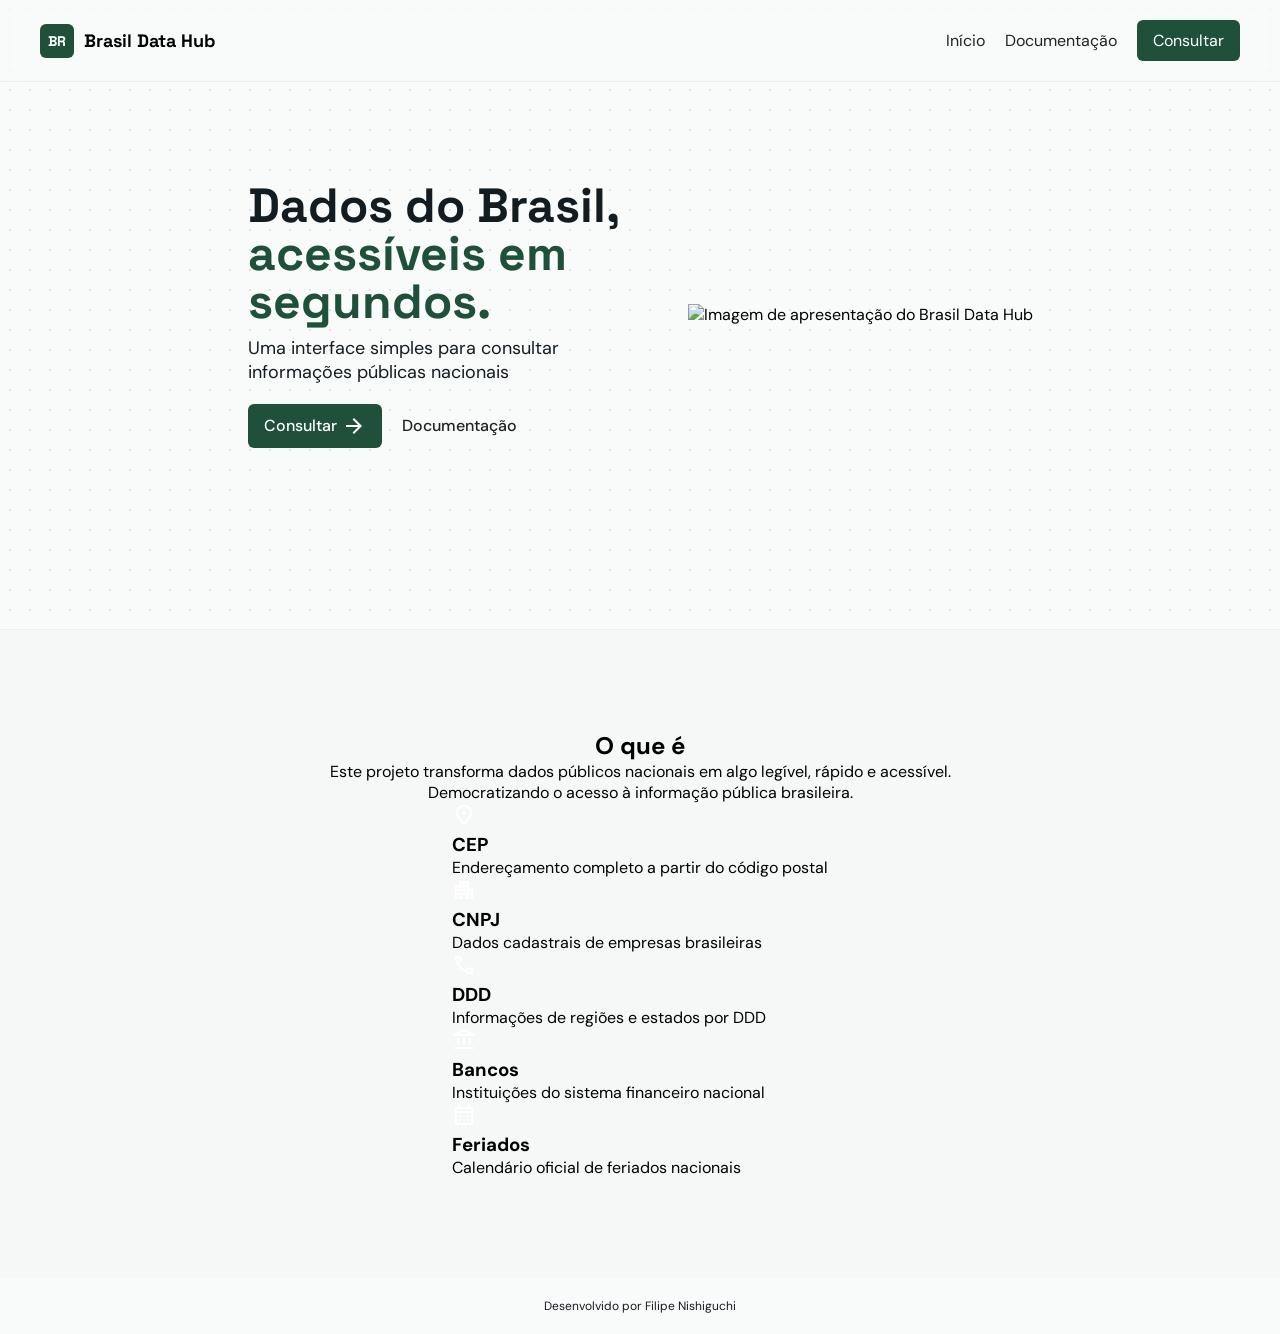
==== index.html @ fa4a492c "Criação da landing page" ====
<!DOCTYPE html>
<html lang="pt-BR">
<head>
    <meta charset="UTF-8">
    <meta name="viewport" content="width=device-width, initial-scale=1.0">
    <title>Brasil Data Hub</title>
    <link rel="preconnect" href="https://fonts.googleapis.com">
    <link rel="preconnect" href="https://fonts.gstatic.com" crossorigin>
    <link href="https://fonts.googleapis.com/css2?family=Space+Grotesk:wght@300..700&display=swap" rel="stylesheet">
    <link href="https://fonts.googleapis.com/css2?family=DM+Sans:ital,opsz,wght@0,9..40,100..1000;1,9..40,100..1000&family=Space+Grotesk:wght@300..700&display=swap" rel="stylesheet">

    <link rel="stylesheet" href="/css/styles.css">
</head>
<body>
    <header>
        <a class="logo" href="/index.html">
            <div class="icon">
                <h3>BR</h3>
            </div>
            <h2>Brasil Data Hub</h2>
        </a>
        <nav class="nav-links">
            <a class="button-secondary"href="/index.html">Início</a>
            <a class="button-secondary" href="/documentacao">Documentação</a>
            <a class="button-primary" href="/consultar">Consultar</a>
        </nav>
    </header>
    <main>
        <section class="hero-container">
            <div class="hero-content">
                <h1>
                    <span>Dados do Brasil,</span>
                    <br/>
                    <span id="green-text">acessíveis em segundos.</span>
                </h1>
                <p>Uma interface simples para consultar informações públicas nacionais</p>
                <div class="buttons-container">
                    <a class="button-primary" href="/consultar">Consultar <svg xmlns="http://www.w3.org/2000/svg" height="24px" viewBox="0 -960 960 960" width="24px" fill="#FFFFFF"><path d="M647-440H160v-80h487L423-744l57-56 320 320-320 320-57-56 224-224Z"/></svg></a>
                    <a class="button-secondary" href="/documentacao">Documentação</a>
                </div>
            </div>
            <img src="/assets/hero-image.png" alt="Imagem de apresentação do Brasil Data Hub">
        </section>
        <section class="about-container">
            <h2>O que é</h2>
            <p>Este projeto transforma dados públicos nacionais em algo legível, rápido e acessível.</p>
            <p>Democratizando o acesso à informação pública brasileira.</p>
            <div class="about-cards-container">
                <div class="about-card">
                    <svg xmlns="http://www.w3.org/2000/svg" height="24px" viewBox="0 -960 960 960" width="24px" fill="#FFFFFF"><path d="M536.5-503.5Q560-527 560-560t-23.5-56.5Q513-640 480-640t-56.5 23.5Q400-593 400-560t23.5 56.5Q447-480 480-480t56.5-23.5ZM480-186q122-112 181-203.5T720-552q0-109-69.5-178.5T480-800q-101 0-170.5 69.5T240-552q0 71 59 162.5T480-186Zm0 106Q319-217 239.5-334.5T160-552q0-150 96.5-239T480-880q127 0 223.5 89T800-552q0 100-79.5 217.5T480-80Zm0-480Z"/></svg>
                    <h3>CEP</h3>
                    <p>Endereçamento completo a partir do código postal</p>
                </div>
                <div class="about-card">
                    <svg xmlns="http://www.w3.org/2000/svg" height="24px" viewBox="0 -960 960 960" width="24px" fill="#FFFFFF"><path d="M120-120v-560h160v-160h400v320h160v400H520v-160h-80v160H120Zm80-80h80v-80h-80v80Zm0-160h80v-80h-80v80Zm0-160h80v-80h-80v80Zm160 160h80v-80h-80v80Zm0-160h80v-80h-80v80Zm0-160h80v-80h-80v80Zm160 320h80v-80h-80v80Zm0-160h80v-80h-80v80Zm0-160h80v-80h-80v80Zm160 480h80v-80h-80v80Zm0-160h80v-80h-80v80Z"/></svg>
                    <h3>CNPJ</h3>
                    <p>Dados cadastrais de empresas brasileiras</p>
                </div>
                <div class="about-card">
                    <svg xmlns="http://www.w3.org/2000/svg" height="24px" viewBox="0 -960 960 960" width="24px" fill="#FFFFFF"><path d="M798-120q-125 0-247-54.5T329-329Q229-429 174.5-551T120-798q0-18 12-30t30-12h162q14 0 25 9.5t13 22.5l26 140q2 16-1 27t-11 19l-97 98q20 37 47.5 71.5T387-386q31 31 65 57.5t72 48.5l94-94q9-9 23.5-13.5T670-390l138 28q14 4 23 14.5t9 23.5v162q0 18-12 30t-30 12ZM241-600l66-66-17-94h-89q5 41 14 81t26 79Zm358 358q39 17 79.5 27t81.5 13v-88l-94-19-67 67ZM241-600Zm358 358Z"/></svg>
                    <h3>DDD</h3>
                    <p>Informações de regiões e estados por DDD</p>
                </div>
                <div class="about-card">
                    <svg xmlns="http://www.w3.org/2000/svg" height="24px" viewBox="0 -960 960 960" width="24px" fill="#FFFFFF"><path d="M200-280v-280h80v280h-80Zm240 0v-280h80v280h-80ZM80-120v-80h800v80H80Zm600-160v-280h80v280h-80ZM80-640v-80l400-200 400 200v80H80Zm178-80h444-444Zm0 0h444L480-830 258-720Z"/></svg>
                    <h3>Bancos</h3>
                    <p>Instituições do sistema financeiro nacional</p>
                </div>
                <div class="about-card">
                    <svg xmlns="http://www.w3.org/2000/svg" height="24px" viewBox="0 -960 960 960" width="24px" fill="#FFFFFF"><path d="M200-80q-33 0-56.5-23.5T120-160v-560q0-33 23.5-56.5T200-800h40v-80h80v80h320v-80h80v80h40q33 0 56.5 23.5T840-720v560q0 33-23.5 56.5T760-80H200Zm0-80h560v-400H200v400Zm0-480h560v-80H200v80Zm0 0v-80 80Zm280 240q-17 0-28.5-11.5T440-440q0-17 11.5-28.5T480-480q17 0 28.5 11.5T520-440q0 17-11.5 28.5T480-400Zm-188.5-11.5Q280-423 280-440t11.5-28.5Q303-480 320-480t28.5 11.5Q360-457 360-440t-11.5 28.5Q337-400 320-400t-28.5-11.5ZM640-400q-17 0-28.5-11.5T600-440q0-17 11.5-28.5T640-480q17 0 28.5 11.5T680-440q0 17-11.5 28.5T640-400ZM480-240q-17 0-28.5-11.5T440-280q0-17 11.5-28.5T480-320q17 0 28.5 11.5T520-280q0 17-11.5 28.5T480-240Zm-188.5-11.5Q280-263 280-280t11.5-28.5Q303-320 320-320t28.5 11.5Q360-297 360-280t-11.5 28.5Q337-240 320-240t-28.5-11.5ZM640-240q-17 0-28.5-11.5T600-280q0-17 11.5-28.5T640-320q17 0 28.5 11.5T680-280q0 17-11.5 28.5T640-240Z"/></svg>
                    <h3>Feriados</h3>
                    <p>Calendário oficial de feriados nacionais</p>
                </div>
            </div>
        </section>
    </main>

    <footer>
        <div class="footer-content">

        </div>
        <div class="footer-bottom">
            <p>Desenvolvido por Filipe Nishiguchi</p>
        </div>
    </footer>
</body>
</html>
---- css/styles.css ----
* {
    margin: 0;
    padding: 0;
    box-sizing: border-box;
    --primary: #1f513a;
    --primary-hover: #549b7a;
    --background: #f9fafa;
    --background-secondary: rgba(238, 241, 240, 0.3);
    --foreground: #131c20;
    --font-dm: "DM Sans", sans-serif;
    --font-space: "Space Grotesk", sans-serif;
}

body {
    font-family: var(--font-dm);
    background-color: var(--background);
}

/* Cabeçalho */

header {
    display: flex;
    position: fixed;
    top: 0;
    justify-content: space-between;
    align-items: center;
    padding: 20px 40px;
    border-bottom: 1px solid #eeeeee;
    backdrop-filter: blur(10px);
    width: 100%;
    z-index: 1000;
}

.logo {
    font-family: var(--font-space);
    display: flex;
    align-items: center;
    gap: 10px;
    font-size: 12px;
    text-decoration: none;
    color: rgb(0, 0, 0);
}

.icon {
    background-color: var(--primary);
    padding: 8px;
    border-radius: 6px;
    color: white;
}

.nav-links {
    display: flex;
    align-items: center;
    gap: 20px;
}

.nav-links a {
    position: relative;
    text-decoration: none;
    color: #222;
}

.nav-links .button-secondary::after {
    content: "";
    position: absolute;
    width: 0%;
    height: 2px;
    left: 0;
    bottom: -4px;
    background-color: var(--foreground);
    transition: width 0.3s ease;
}

.nav-links .button-secondary:hover::after {
    width: 100%;
}

.nav-links .button-secondary:hover {
    color: rgb(0, 0, 0);
}

.nav-links .button-primary {
    padding: 10px 16px;
    background-color: var(--primary);
    color: white;
    border: none;
    border-radius: 6px;
}

.nav-links .button-primary:hover {
    animation: changeBackgroundColor 0.2s ease-in-out forwards;
}

@keyframes changeBackgroundColor {
    from {
        background-color: var(--primary);
    }
    to {
        background-color: var(--primary-hover);
    }
}

/* Conteúdo Principal */
main {
    display: flex;
    align-items: center;
    flex-direction: column;
}

/* Seção de Hero */
.hero-container {
    min-height: 70vh;
    width: 100%;
    display: flex;
    align-items: center;
    justify-content: center;
    padding: 40px;
    gap: 40px;
    border-bottom: 1px solid #eeeeee;
    /* Fundo com padrão de pontos */
    background-image: radial-gradient(circle at center, rgba(0, 0, 0, 0.1) 1px, transparent 0);
    background-size: 20px 20px;
}

.hero-content {
    max-width: 400px;
}

.hero-content h1 {
    font-size: 48px;
    color: var(--foreground);
    font-family: var(--font-space);
    line-height: 1;
}

.hero-content h1 #green-text {
    color: var(--primary);
}

.hero-content p {
    font-size: 18px;
    color: var(--foreground);
    margin-top: 10px;
}

.hero-content .buttons-container {
    margin-top: 20px;
    display: flex;
    align-items: center;
    gap: 20px;
}

.hero-content .buttons-container a {
    text-decoration: none;
    font-weight: 500;
}

.hero-content .buttons-container .button-primary {
    padding: 10px 16px;
    display: flex;
    align-items: center;
    justify-content: center;
    background-color: var(--primary);
    color: white;
    border: none;
    border-radius: 6px;
    gap: 5px;
}

.hero-content .buttons-container .button-primary:hover {
    animation: changeBackgroundColor 0.2s ease-in-out forwards;
}

.hero-content .buttons-container .button-secondary {
    position: relative;
    text-decoration: none;
    color: #222;
}

.hero-content .buttons-container .button-secondary::after {
    content: "";
    position: absolute;
    width: 0%;
    height: 2px;
    left: 0;
    bottom: -4px;
    background-color: var(--foreground);
    transition: width 0.3s ease;
}

.hero-content .buttons-container .button-secondary:hover::after {
    width: 100%;
}

/* Seção o que é */
.about-container {
    width: 100%;
    display: flex;
    flex-direction: column;
    align-items: center;
    justify-content: center;
    padding: 100px;
    background-color: var(--background-secondary);
}

/* Rodapé */
.footer-bottom {
    font-size: 12px;
    color: var(--foreground);
    text-align: center;
    padding: 20px;
}
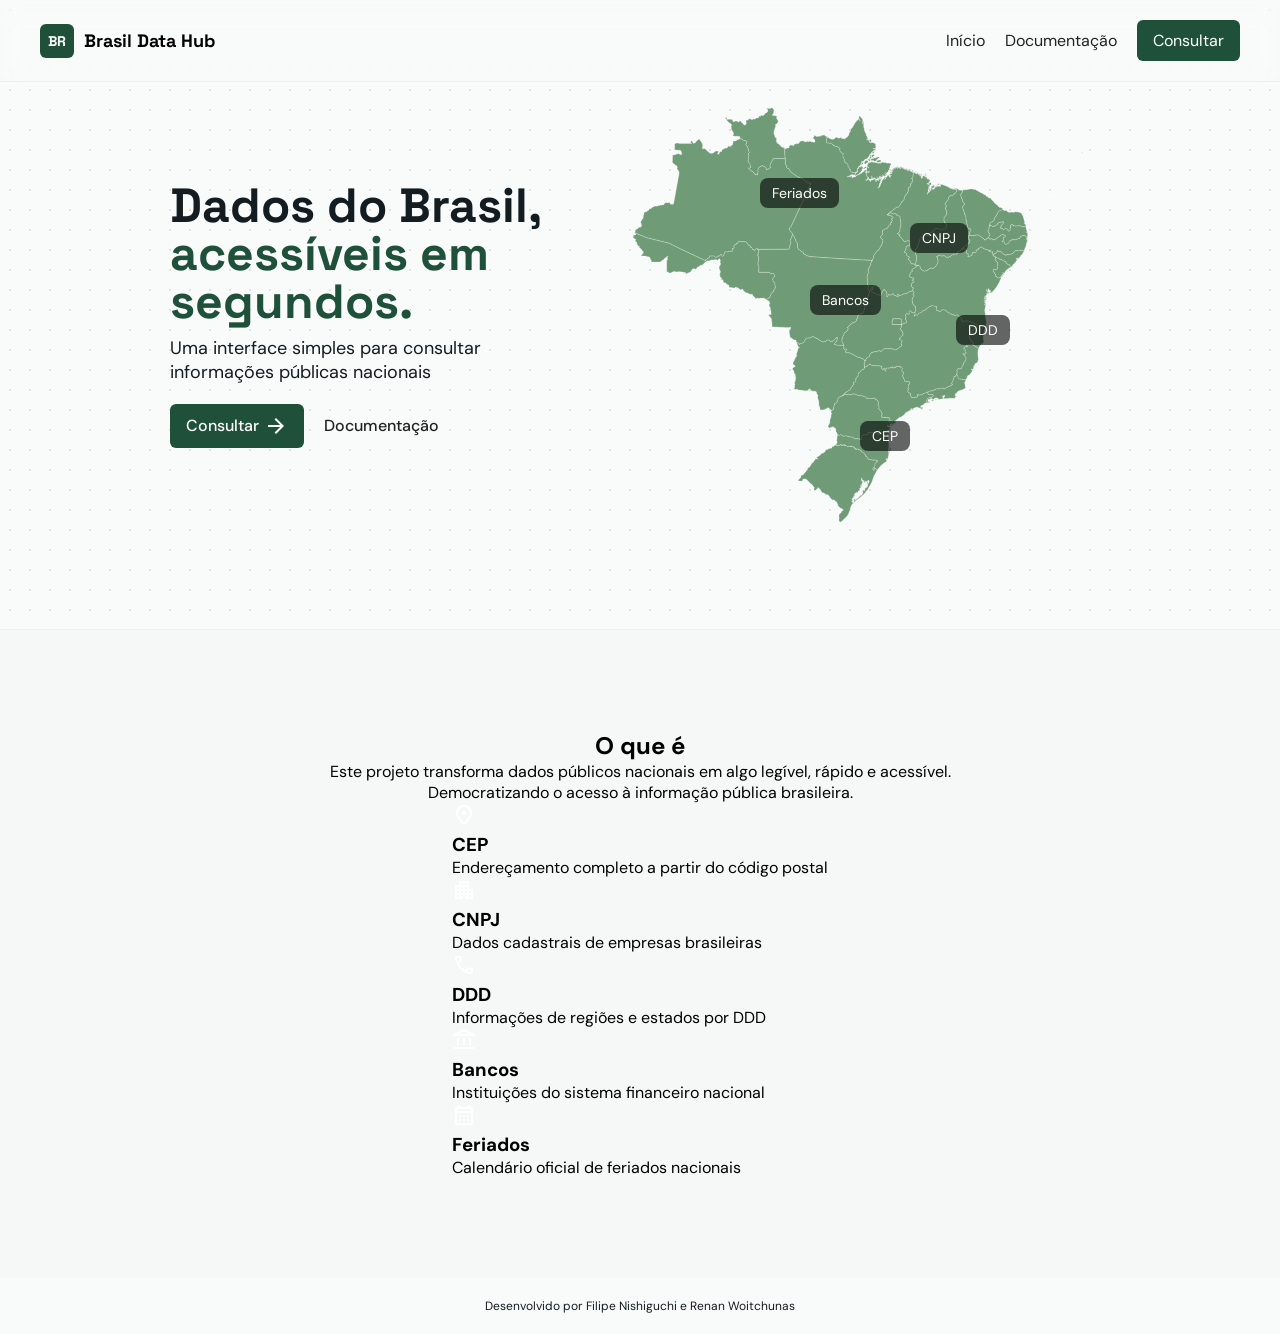
==== commit 0711c2e4: "Ajuste do hero" ====
--- a/index.html
+++ b/index.html
@@ -10,6 +10,8 @@
     <link href="https://fonts.googleapis.com/css2?family=DM+Sans:ital,opsz,wght@0,9..40,100..1000;1,9..40,100..1000&family=Space+Grotesk:wght@300..700&display=swap" rel="stylesheet">
 
     <link rel="stylesheet" href="/css/styles.css">
+    <link rel="stylesheet" href="/css/about.css">
+    <link rel="stylesheet" href="/css/footer.css">
 </head>
 <body>
     <header>
@@ -39,7 +41,16 @@
                     <a class="button-secondary" href="/documentacao">Documentação</a>
                 </div>
             </div>
-            <img src="/assets/hero-image.png" alt="Imagem de apresentação do Brasil Data Hub">
+            <div class="hero-image">
+                <div class="map-overlay">
+                    <div class="map-info">CNPJ</div>
+                    <div class="map-info">CEP</div>
+                    <div class="map-info">DDD</div>
+                    <div class="map-info">Bancos</div>
+                    <div class="map-info">Feriados</div>
+                </div>
+                <img id="mapa" src="/assets/brasil.svg" alt="Mapa do Brasil">
+            </div>
         </section>
         <section class="about-container">
             <h2>O que é</h2>
@@ -80,7 +91,7 @@
 
         </div>
         <div class="footer-bottom">
-            <p>Desenvolvido por Filipe Nishiguchi</p>
+            <p>Desenvolvido por Filipe Nishiguchi e Renan Woitchunas</p>
         </div>
     </footer>
 </body>
--- a/css/styles.css
+++ b/css/styles.css
@@ -192,21 +192,73 @@
     width: 100%;
 }
 
-/* Seção o que é */
-.about-container {
-    width: 100%;
-    display: flex;
-    flex-direction: column;
-    align-items: center;
-    justify-content: center;
-    padding: 100px;
-    background-color: var(--background-secondary);
-}
-
-/* Rodapé */
-.footer-bottom {
-    font-size: 12px;
-    color: var(--foreground);
-    text-align: center;
-    padding: 20px;
+.hero-image {
+    position: relative;
+    display: inline-block;
+}
+
+#mapa {
+    width: 500px;
+    display: block;
+}
+
+.map-overlay {
+    position: absolute;
+    top: 0;
+    left: 0;
+    width: 100%;
+    height: 100%;
+    pointer-events: none;
+}
+
+.map-info {
+    position: absolute;
+    background: rgba(0,0,0,0.6);
+    color: white;
+    padding: 6px 12px;
+    border-radius: 8px;
+    font-size: 14px;
+    animation: float 4s ease-in-out infinite;
+}
+
+.map-info:nth-child(1) {
+    top: 30%;
+    left: 60%;
+    animation-delay: 0s;
+}
+
+.map-info:nth-child(2) {
+    bottom: 20%;
+    right: 40%;
+    animation-delay: 2s;
+}
+
+.map-info:nth-child(3) {
+    top: 50%;
+    right: 20%;
+    animation-delay: 1s;
+}
+
+.map-info:nth-child(4) {
+    bottom: 50%;
+    left: 40%;
+    animation-delay: 3s;
+}
+
+.map-info:nth-child(5) {
+    top: 20%;
+    left: 30%;
+    animation-delay: 4s;
+}
+
+@keyframes float {
+    0% {
+        transform: translateY(0px);
+    }
+    50% {
+        transform: translateY(-12px);
+    }
+    100% {
+        transform: translateY(0px);
+    }
 }
--- a/css/about.css
+++ b/css/about.css
@@ -0,0 +1,9 @@
+.about-container {
+    width: 100%;
+    display: flex;
+    flex-direction: column;
+    align-items: center;
+    justify-content: center;
+    padding: 100px;
+    background-color: var(--background-secondary);
+}
--- a/css/footer.css
+++ b/css/footer.css
@@ -0,0 +1,6 @@
+.footer-bottom {
+    font-size: 12px;
+    color: var(--foreground);
+    text-align: center;
+    padding: 20px;
+}
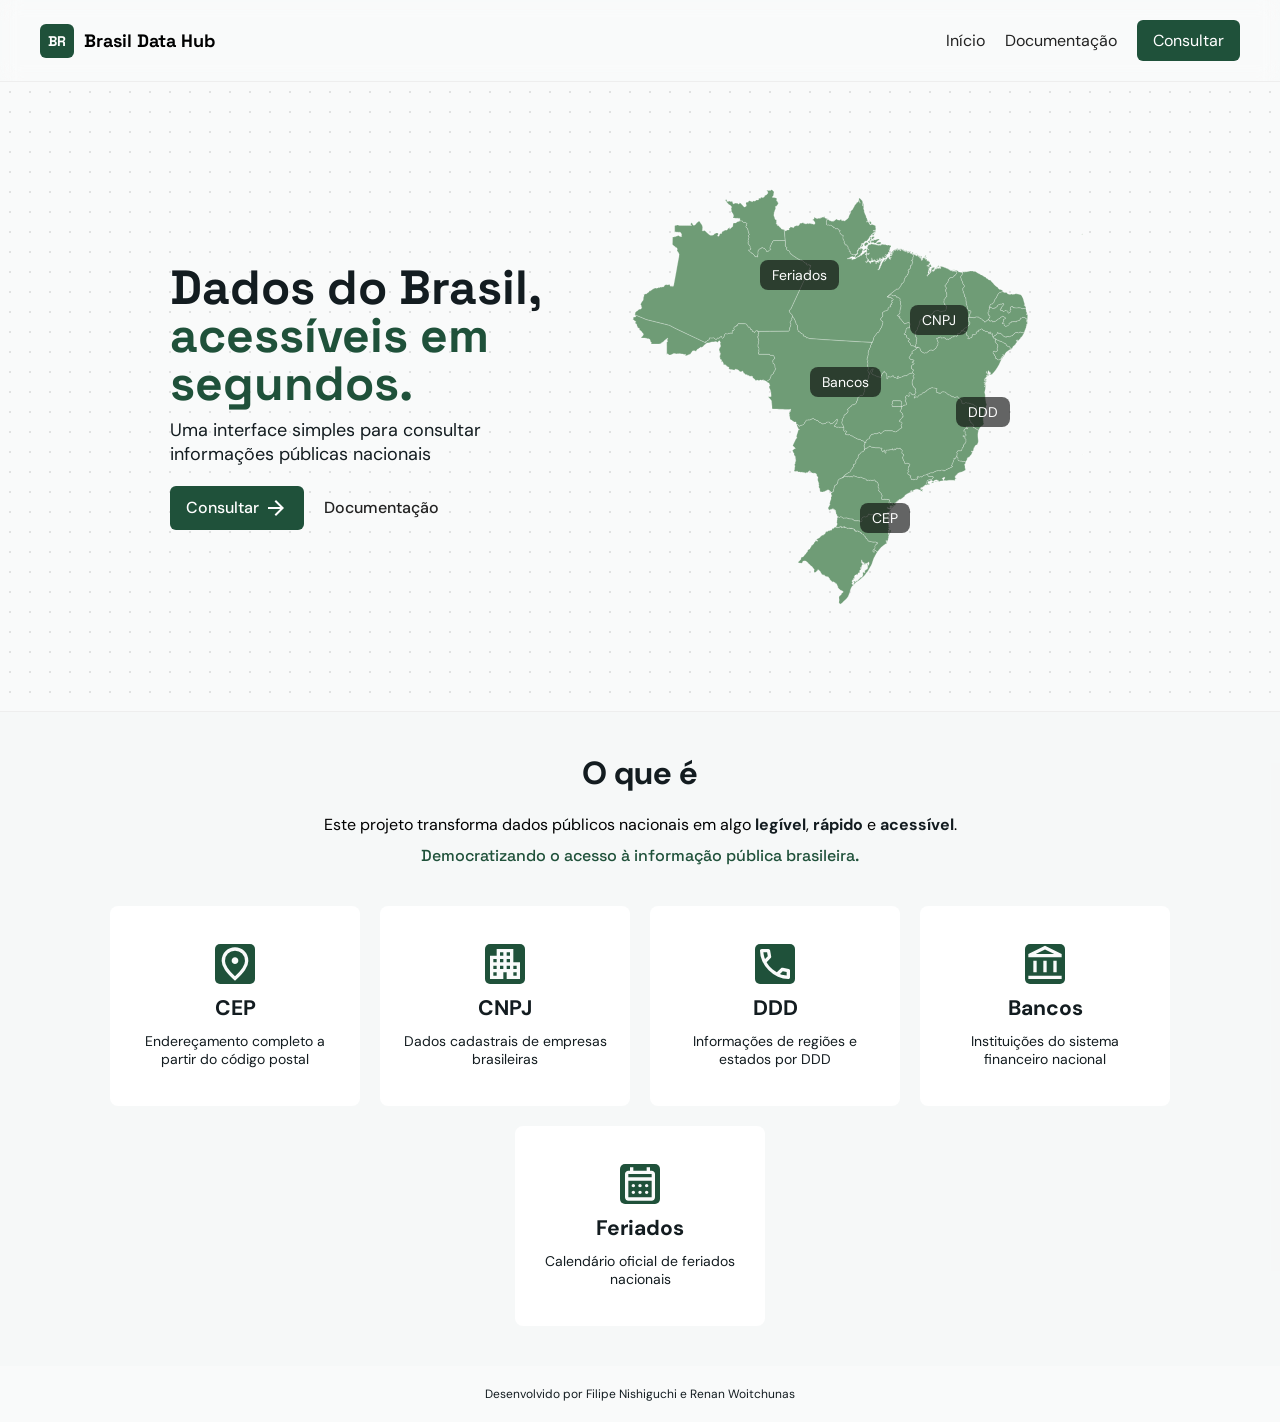
==== commit 290cfdd3: "Finalização da sessão de o que é" ====
--- a/index.html
+++ b/index.html
@@ -54,31 +54,31 @@
         </section>
         <section class="about-container">
             <h2>O que é</h2>
-            <p>Este projeto transforma dados públicos nacionais em algo legível, rápido e acessível.</p>
-            <p>Democratizando o acesso à informação pública brasileira.</p>
+            <p>Este projeto transforma dados públicos nacionais em algo <span class="bold">legível</span>, <span class="bold">rápido</span> e <span class="bold">acessível</span>.</p>
+            <p id="sub-text">Democratizando o acesso à informação pública brasileira.</p>
             <div class="about-cards-container">
                 <div class="about-card">
-                    <svg xmlns="http://www.w3.org/2000/svg" height="24px" viewBox="0 -960 960 960" width="24px" fill="#FFFFFF"><path d="M536.5-503.5Q560-527 560-560t-23.5-56.5Q513-640 480-640t-56.5 23.5Q400-593 400-560t23.5 56.5Q447-480 480-480t56.5-23.5ZM480-186q122-112 181-203.5T720-552q0-109-69.5-178.5T480-800q-101 0-170.5 69.5T240-552q0 71 59 162.5T480-186Zm0 106Q319-217 239.5-334.5T160-552q0-150 96.5-239T480-880q127 0 223.5 89T800-552q0 100-79.5 217.5T480-80Zm0-480Z"/></svg>
+                    <svg xmlns="http://www.w3.org/2000/svg" height="40px" viewBox="0 -960 960 960" width="40px" fill="#FFFFFF"><path d="M536.5-503.5Q560-527 560-560t-23.5-56.5Q513-640 480-640t-56.5 23.5Q400-593 400-560t23.5 56.5Q447-480 480-480t56.5-23.5ZM480-186q122-112 181-203.5T720-552q0-109-69.5-178.5T480-800q-101 0-170.5 69.5T240-552q0 71 59 162.5T480-186Zm0 106Q319-217 239.5-334.5T160-552q0-150 96.5-239T480-880q127 0 223.5 89T800-552q0 100-79.5 217.5T480-80Zm0-480Z"/></svg>
                     <h3>CEP</h3>
                     <p>Endereçamento completo a partir do código postal</p>
                 </div>
                 <div class="about-card">
-                    <svg xmlns="http://www.w3.org/2000/svg" height="24px" viewBox="0 -960 960 960" width="24px" fill="#FFFFFF"><path d="M120-120v-560h160v-160h400v320h160v400H520v-160h-80v160H120Zm80-80h80v-80h-80v80Zm0-160h80v-80h-80v80Zm0-160h80v-80h-80v80Zm160 160h80v-80h-80v80Zm0-160h80v-80h-80v80Zm0-160h80v-80h-80v80Zm160 320h80v-80h-80v80Zm0-160h80v-80h-80v80Zm0-160h80v-80h-80v80Zm160 480h80v-80h-80v80Zm0-160h80v-80h-80v80Z"/></svg>
+                    <svg xmlns="http://www.w3.org/2000/svg" height="40px" viewBox="0 -960 960 960" width="40px" fill="#FFFFFF"><path d="M120-120v-560h160v-160h400v320h160v400H520v-160h-80v160H120Zm80-80h80v-80h-80v80Zm0-160h80v-80h-80v80Zm0-160h80v-80h-80v80Zm160 160h80v-80h-80v80Zm0-160h80v-80h-80v80Zm0-160h80v-80h-80v80Zm160 320h80v-80h-80v80Zm0-160h80v-80h-80v80Zm0-160h80v-80h-80v80Zm160 480h80v-80h-80v80Zm0-160h80v-80h-80v80Z"/></svg>
                     <h3>CNPJ</h3>
                     <p>Dados cadastrais de empresas brasileiras</p>
                 </div>
                 <div class="about-card">
-                    <svg xmlns="http://www.w3.org/2000/svg" height="24px" viewBox="0 -960 960 960" width="24px" fill="#FFFFFF"><path d="M798-120q-125 0-247-54.5T329-329Q229-429 174.5-551T120-798q0-18 12-30t30-12h162q14 0 25 9.5t13 22.5l26 140q2 16-1 27t-11 19l-97 98q20 37 47.5 71.5T387-386q31 31 65 57.5t72 48.5l94-94q9-9 23.5-13.5T670-390l138 28q14 4 23 14.5t9 23.5v162q0 18-12 30t-30 12ZM241-600l66-66-17-94h-89q5 41 14 81t26 79Zm358 358q39 17 79.5 27t81.5 13v-88l-94-19-67 67ZM241-600Zm358 358Z"/></svg>
+                    <svg xmlns="http://www.w3.org/2000/svg" height="40px" viewBox="0 -960 960 960" width="40px" fill="#FFFFFF"><path d="M798-120q-125 0-247-54.5T329-329Q229-429 174.5-551T120-798q0-18 12-30t30-12h162q14 0 25 9.5t13 22.5l26 140q2 16-1 27t-11 19l-97 98q20 37 47.5 71.5T387-386q31 31 65 57.5t72 48.5l94-94q9-9 23.5-13.5T670-390l138 28q14 4 23 14.5t9 23.5v162q0 18-12 30t-30 12ZM241-600l66-66-17-94h-89q5 41 14 81t26 79Zm358 358q39 17 79.5 27t81.5 13v-88l-94-19-67 67ZM241-600Zm358 358Z"/></svg>
                     <h3>DDD</h3>
                     <p>Informações de regiões e estados por DDD</p>
                 </div>
                 <div class="about-card">
-                    <svg xmlns="http://www.w3.org/2000/svg" height="24px" viewBox="0 -960 960 960" width="24px" fill="#FFFFFF"><path d="M200-280v-280h80v280h-80Zm240 0v-280h80v280h-80ZM80-120v-80h800v80H80Zm600-160v-280h80v280h-80ZM80-640v-80l400-200 400 200v80H80Zm178-80h444-444Zm0 0h444L480-830 258-720Z"/></svg>
+                    <svg xmlns="http://www.w3.org/2000/svg" height="40px" viewBox="0 -960 960 960" width="40px" fill="#FFFFFF"><path d="M200-280v-280h80v280h-80Zm240 0v-280h80v280h-80ZM80-120v-80h800v80H80Zm600-160v-280h80v280h-80ZM80-640v-80l400-200 400 200v80H80Zm178-80h444-444Zm0 0h444L480-830 258-720Z"/></svg>
                     <h3>Bancos</h3>
                     <p>Instituições do sistema financeiro nacional</p>
                 </div>
                 <div class="about-card">
-                    <svg xmlns="http://www.w3.org/2000/svg" height="24px" viewBox="0 -960 960 960" width="24px" fill="#FFFFFF"><path d="M200-80q-33 0-56.5-23.5T120-160v-560q0-33 23.5-56.5T200-800h40v-80h80v80h320v-80h80v80h40q33 0 56.5 23.5T840-720v560q0 33-23.5 56.5T760-80H200Zm0-80h560v-400H200v400Zm0-480h560v-80H200v80Zm0 0v-80 80Zm280 240q-17 0-28.5-11.5T440-440q0-17 11.5-28.5T480-480q17 0 28.5 11.5T520-440q0 17-11.5 28.5T480-400Zm-188.5-11.5Q280-423 280-440t11.5-28.5Q303-480 320-480t28.5 11.5Q360-457 360-440t-11.5 28.5Q337-400 320-400t-28.5-11.5ZM640-400q-17 0-28.5-11.5T600-440q0-17 11.5-28.5T640-480q17 0 28.5 11.5T680-440q0 17-11.5 28.5T640-400ZM480-240q-17 0-28.5-11.5T440-280q0-17 11.5-28.5T480-320q17 0 28.5 11.5T520-280q0 17-11.5 28.5T480-240Zm-188.5-11.5Q280-263 280-280t11.5-28.5Q303-320 320-320t28.5 11.5Q360-297 360-280t-11.5 28.5Q337-240 320-240t-28.5-11.5ZM640-240q-17 0-28.5-11.5T600-280q0-17 11.5-28.5T640-320q17 0 28.5 11.5T680-280q0 17-11.5 28.5T640-240Z"/></svg>
+                    <svg xmlns="http://www.w3.org/2000/svg" height="40px" viewBox="0 -960 960 960" width="40px" fill="#FFFFFF"><path d="M200-80q-33 0-56.5-23.5T120-160v-560q0-33 23.5-56.5T200-800h40v-80h80v80h320v-80h80v80h40q33 0 56.5 23.5T840-720v560q0 33-23.5 56.5T760-80H200Zm0-80h560v-400H200v400Zm0-480h560v-80H200v80Zm0 0v-80 80Zm280 240q-17 0-28.5-11.5T440-440q0-17 11.5-28.5T480-480q17 0 28.5 11.5T520-440q0 17-11.5 28.5T480-400Zm-188.5-11.5Q280-423 280-440t11.5-28.5Q303-480 320-480t28.5 11.5Q360-457 360-440t-11.5 28.5Q337-400 320-400t-28.5-11.5ZM640-400q-17 0-28.5-11.5T600-440q0-17 11.5-28.5T640-480q17 0 28.5 11.5T680-440q0 17-11.5 28.5T640-400ZM480-240q-17 0-28.5-11.5T440-280q0-17 11.5-28.5T480-320q17 0 28.5 11.5T520-280q0 17-11.5 28.5T480-240Zm-188.5-11.5Q280-263 280-280t11.5-28.5Q303-320 320-320t28.5 11.5Q360-297 360-280t-11.5 28.5Q337-240 320-240t-28.5-11.5ZM640-240q-17 0-28.5-11.5T600-280q0-17 11.5-28.5T640-320q17 0 28.5 11.5T680-280q0 17-11.5 28.5T640-240Z"/></svg>
                     <h3>Feriados</h3>
                     <p>Calendário oficial de feriados nacionais</p>
                 </div>
--- a/css/styles.css
+++ b/css/styles.css
@@ -20,7 +20,7 @@
 
 header {
     display: flex;
-    position: fixed;
+    position: sticky;
     top: 0;
     justify-content: space-between;
     align-items: center;
@@ -261,4 +261,25 @@
     100% {
         transform: translateY(0px);
     }
+}
+
+@media screen and (max-width: 1000px) {
+    .hero-container {
+        flex-direction: column-reverse;
+        text-align: center;
+    }
+
+    .buttons-container {
+        justify-content: center;
+    }
+
+    .hero-image {
+        order: -1;
+    }
+
+    #mapa {
+        width: 100%;
+        max-width: 400px;
+    }
+    
 }
--- a/css/about.css
+++ b/css/about.css
@@ -4,6 +4,61 @@
     flex-direction: column;
     align-items: center;
     justify-content: center;
-    padding: 100px;
+    padding: 40px;
     background-color: var(--background-secondary);
+}
+
+.about-container h2 {
+    font-size: 32px;
+    color: var(--foreground);
+    margin-bottom: 20px;
+}
+
+.about-container .bold {
+    font-weight: bold;
+    color: var(--foreground);
+}
+
+#sub-text {
+    font-family: var(--font-space);
+    color: var(--primary);
+    margin-top: 10px;
+    font-weight: 500;
+}
+
+.about-cards-container {
+    display: flex;
+    flex-wrap: wrap;
+    align-items: center;
+    justify-content: center;
+    gap: 20px;
+    margin-top: 40px;
+}
+
+.about-card {
+    width: 250px;
+    height: 200px;
+    background-color: #ffffff;
+    border-radius: 8px;
+    display: flex;
+    flex-direction: column;
+    align-items: center;
+    justify-content: center;
+    color: var(--foreground);
+    font-size: 18px;
+    text-align: center;
+    padding: 20px;
+}
+
+.about-card svg {
+    margin-bottom: 10px;
+    fill: var(--background);
+    background-color: var(--primary);
+    border-radius: 5px;
+}
+
+.about-card p {
+    margin-top: 10px;
+    font-size: 14px;
+    color: var(--foreground);
 }
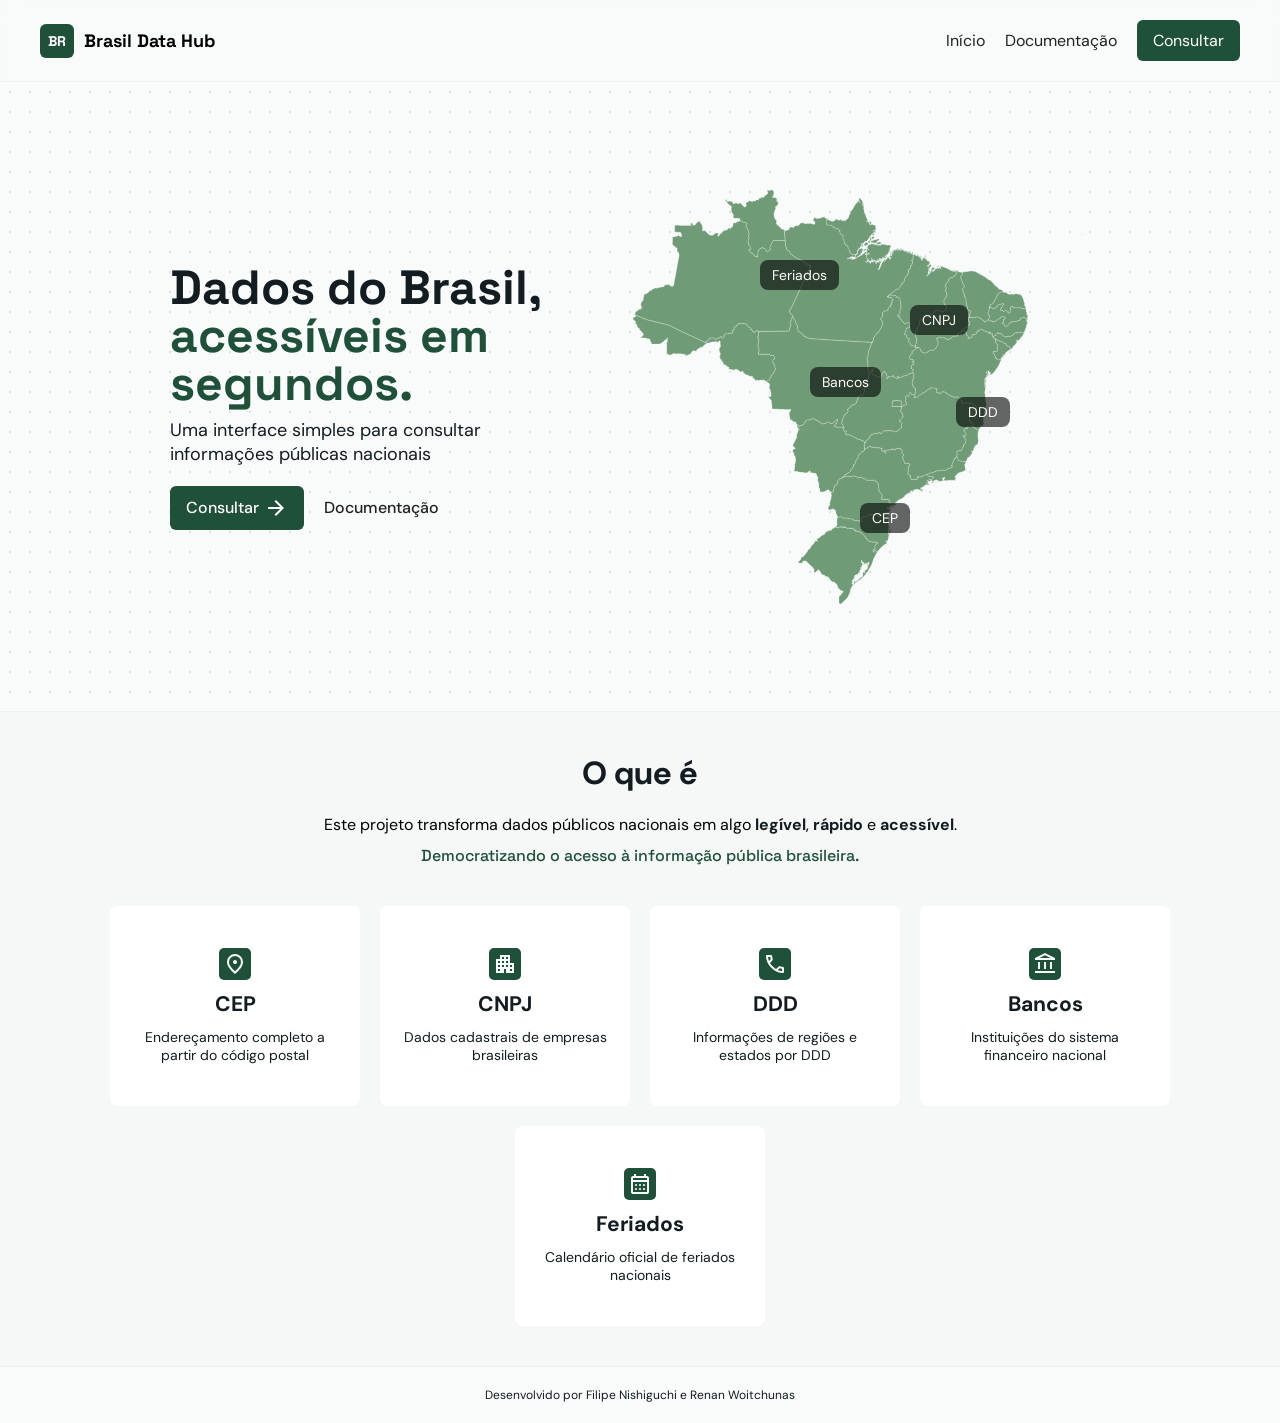
==== commit 4b5c797e: "Criação da página de documentação." ====
--- a/index.html
+++ b/index.html
@@ -8,6 +8,8 @@
     <link rel="preconnect" href="https://fonts.gstatic.com" crossorigin>
     <link href="https://fonts.googleapis.com/css2?family=Space+Grotesk:wght@300..700&display=swap" rel="stylesheet">
     <link href="https://fonts.googleapis.com/css2?family=DM+Sans:ital,opsz,wght@0,9..40,100..1000;1,9..40,100..1000&family=Space+Grotesk:wght@300..700&display=swap" rel="stylesheet">
+
+    <link rel="icon" type="image/png" href="/assets/favicon.ico">
 
     <link rel="stylesheet" href="/css/styles.css">
     <link rel="stylesheet" href="/css/about.css">
@@ -23,8 +25,8 @@
         </a>
         <nav class="nav-links">
             <a class="button-secondary"href="/index.html">Início</a>
-            <a class="button-secondary" href="/documentacao">Documentação</a>
-            <a class="button-primary" href="/consultar">Consultar</a>
+            <a class="button-secondary" href="/documentacao.html">Documentação</a>
+            <a class="button-primary" href="/consultar.html">Consultar</a>
         </nav>
     </header>
     <main>
@@ -38,7 +40,7 @@
                 <p>Uma interface simples para consultar informações públicas nacionais</p>
                 <div class="buttons-container">
                     <a class="button-primary" href="/consultar">Consultar <svg xmlns="http://www.w3.org/2000/svg" height="24px" viewBox="0 -960 960 960" width="24px" fill="#FFFFFF"><path d="M647-440H160v-80h487L423-744l57-56 320 320-320 320-57-56 224-224Z"/></svg></a>
-                    <a class="button-secondary" href="/documentacao">Documentação</a>
+                    <a class="button-secondary" href="/documentacao.html">Documentação</a>
                 </div>
             </div>
             <div class="hero-image">
@@ -58,27 +60,27 @@
             <p id="sub-text">Democratizando o acesso à informação pública brasileira.</p>
             <div class="about-cards-container">
                 <div class="about-card">
-                    <svg xmlns="http://www.w3.org/2000/svg" height="40px" viewBox="0 -960 960 960" width="40px" fill="#FFFFFF"><path d="M536.5-503.5Q560-527 560-560t-23.5-56.5Q513-640 480-640t-56.5 23.5Q400-593 400-560t23.5 56.5Q447-480 480-480t56.5-23.5ZM480-186q122-112 181-203.5T720-552q0-109-69.5-178.5T480-800q-101 0-170.5 69.5T240-552q0 71 59 162.5T480-186Zm0 106Q319-217 239.5-334.5T160-552q0-150 96.5-239T480-880q127 0 223.5 89T800-552q0 100-79.5 217.5T480-80Zm0-480Z"/></svg>
+                    <svg xmlns="http://www.w3.org/2000/svg" height="32px" viewBox="0 -960 960 960" width="32px" fill="#FFFFFF"><path d="M536.5-503.5Q560-527 560-560t-23.5-56.5Q513-640 480-640t-56.5 23.5Q400-593 400-560t23.5 56.5Q447-480 480-480t56.5-23.5ZM480-186q122-112 181-203.5T720-552q0-109-69.5-178.5T480-800q-101 0-170.5 69.5T240-552q0 71 59 162.5T480-186Zm0 106Q319-217 239.5-334.5T160-552q0-150 96.5-239T480-880q127 0 223.5 89T800-552q0 100-79.5 217.5T480-80Zm0-480Z"/></svg>
                     <h3>CEP</h3>
                     <p>Endereçamento completo a partir do código postal</p>
                 </div>
                 <div class="about-card">
-                    <svg xmlns="http://www.w3.org/2000/svg" height="40px" viewBox="0 -960 960 960" width="40px" fill="#FFFFFF"><path d="M120-120v-560h160v-160h400v320h160v400H520v-160h-80v160H120Zm80-80h80v-80h-80v80Zm0-160h80v-80h-80v80Zm0-160h80v-80h-80v80Zm160 160h80v-80h-80v80Zm0-160h80v-80h-80v80Zm0-160h80v-80h-80v80Zm160 320h80v-80h-80v80Zm0-160h80v-80h-80v80Zm0-160h80v-80h-80v80Zm160 480h80v-80h-80v80Zm0-160h80v-80h-80v80Z"/></svg>
+                    <svg xmlns="http://www.w3.org/2000/svg" height="32px" viewBox="0 -960 960 960" width="32px" fill="#FFFFFF"><path d="M120-120v-560h160v-160h400v320h160v400H520v-160h-80v160H120Zm80-80h80v-80h-80v80Zm0-160h80v-80h-80v80Zm0-160h80v-80h-80v80Zm160 160h80v-80h-80v80Zm0-160h80v-80h-80v80Zm0-160h80v-80h-80v80Zm160 320h80v-80h-80v80Zm0-160h80v-80h-80v80Zm0-160h80v-80h-80v80Zm160 480h80v-80h-80v80Zm0-160h80v-80h-80v80Z"/></svg>
                     <h3>CNPJ</h3>
                     <p>Dados cadastrais de empresas brasileiras</p>
                 </div>
                 <div class="about-card">
-                    <svg xmlns="http://www.w3.org/2000/svg" height="40px" viewBox="0 -960 960 960" width="40px" fill="#FFFFFF"><path d="M798-120q-125 0-247-54.5T329-329Q229-429 174.5-551T120-798q0-18 12-30t30-12h162q14 0 25 9.5t13 22.5l26 140q2 16-1 27t-11 19l-97 98q20 37 47.5 71.5T387-386q31 31 65 57.5t72 48.5l94-94q9-9 23.5-13.5T670-390l138 28q14 4 23 14.5t9 23.5v162q0 18-12 30t-30 12ZM241-600l66-66-17-94h-89q5 41 14 81t26 79Zm358 358q39 17 79.5 27t81.5 13v-88l-94-19-67 67ZM241-600Zm358 358Z"/></svg>
+                    <svg xmlns="http://www.w3.org/2000/svg" height="32px" viewBox="0 -960 960 960" width="32px" fill="#FFFFFF"><path d="M798-120q-125 0-247-54.5T329-329Q229-429 174.5-551T120-798q0-18 12-30t30-12h162q14 0 25 9.5t13 22.5l26 140q2 16-1 27t-11 19l-97 98q20 37 47.5 71.5T387-386q31 31 65 57.5t72 48.5l94-94q9-9 23.5-13.5T670-390l138 28q14 4 23 14.5t9 23.5v162q0 18-12 30t-30 12ZM241-600l66-66-17-94h-89q5 41 14 81t26 79Zm358 358q39 17 79.5 27t81.5 13v-88l-94-19-67 67ZM241-600Zm358 358Z"/></svg>
                     <h3>DDD</h3>
                     <p>Informações de regiões e estados por DDD</p>
                 </div>
                 <div class="about-card">
-                    <svg xmlns="http://www.w3.org/2000/svg" height="40px" viewBox="0 -960 960 960" width="40px" fill="#FFFFFF"><path d="M200-280v-280h80v280h-80Zm240 0v-280h80v280h-80ZM80-120v-80h800v80H80Zm600-160v-280h80v280h-80ZM80-640v-80l400-200 400 200v80H80Zm178-80h444-444Zm0 0h444L480-830 258-720Z"/></svg>
+                    <svg xmlns="http://www.w3.org/2000/svg" height="32px" viewBox="0 -960 960 960" width="32px" fill="#FFFFFF"><path d="M200-280v-280h80v280h-80Zm240 0v-280h80v280h-80ZM80-120v-80h800v80H80Zm600-160v-280h80v280h-80ZM80-640v-80l400-200 400 200v80H80Zm178-80h444-444Zm0 0h444L480-830 258-720Z"/></svg>
                     <h3>Bancos</h3>
                     <p>Instituições do sistema financeiro nacional</p>
                 </div>
                 <div class="about-card">
-                    <svg xmlns="http://www.w3.org/2000/svg" height="40px" viewBox="0 -960 960 960" width="40px" fill="#FFFFFF"><path d="M200-80q-33 0-56.5-23.5T120-160v-560q0-33 23.5-56.5T200-800h40v-80h80v80h320v-80h80v80h40q33 0 56.5 23.5T840-720v560q0 33-23.5 56.5T760-80H200Zm0-80h560v-400H200v400Zm0-480h560v-80H200v80Zm0 0v-80 80Zm280 240q-17 0-28.5-11.5T440-440q0-17 11.5-28.5T480-480q17 0 28.5 11.5T520-440q0 17-11.5 28.5T480-400Zm-188.5-11.5Q280-423 280-440t11.5-28.5Q303-480 320-480t28.5 11.5Q360-457 360-440t-11.5 28.5Q337-400 320-400t-28.5-11.5ZM640-400q-17 0-28.5-11.5T600-440q0-17 11.5-28.5T640-480q17 0 28.5 11.5T680-440q0 17-11.5 28.5T640-400ZM480-240q-17 0-28.5-11.5T440-280q0-17 11.5-28.5T480-320q17 0 28.5 11.5T520-280q0 17-11.5 28.5T480-240Zm-188.5-11.5Q280-263 280-280t11.5-28.5Q303-320 320-320t28.5 11.5Q360-297 360-280t-11.5 28.5Q337-240 320-240t-28.5-11.5ZM640-240q-17 0-28.5-11.5T600-280q0-17 11.5-28.5T640-320q17 0 28.5 11.5T680-280q0 17-11.5 28.5T640-240Z"/></svg>
+                    <svg xmlns="http://www.w3.org/2000/svg" height="32px" viewBox="0 -960 960 960" width="32px" fill="#FFFFFF"><path d="M200-80q-33 0-56.5-23.5T120-160v-560q0-33 23.5-56.5T200-800h40v-80h80v80h320v-80h80v80h40q33 0 56.5 23.5T840-720v560q0 33-23.5 56.5T760-80H200Zm0-80h560v-400H200v400Zm0-480h560v-80H200v80Zm0 0v-80 80Zm280 240q-17 0-28.5-11.5T440-440q0-17 11.5-28.5T480-480q17 0 28.5 11.5T520-440q0 17-11.5 28.5T480-400Zm-188.5-11.5Q280-423 280-440t11.5-28.5Q303-480 320-480t28.5 11.5Q360-457 360-440t-11.5 28.5Q337-400 320-400t-28.5-11.5ZM640-400q-17 0-28.5-11.5T600-440q0-17 11.5-28.5T640-480q17 0 28.5 11.5T680-440q0 17-11.5 28.5T640-400ZM480-240q-17 0-28.5-11.5T440-280q0-17 11.5-28.5T480-320q17 0 28.5 11.5T520-280q0 17-11.5 28.5T480-240Zm-188.5-11.5Q280-263 280-280t11.5-28.5Q303-320 320-320t28.5 11.5Q360-297 360-280t-11.5 28.5Q337-240 320-240t-28.5-11.5ZM640-240q-17 0-28.5-11.5T600-280q0-17 11.5-28.5T640-320q17 0 28.5 11.5T680-280q0 17-11.5 28.5T640-240Z"/></svg>
                     <h3>Feriados</h3>
                     <p>Calendário oficial de feriados nacionais</p>
                 </div>
@@ -87,9 +89,6 @@
     </main>
 
     <footer>
-        <div class="footer-content">
-
-        </div>
         <div class="footer-bottom">
             <p>Desenvolvido por Filipe Nishiguchi e Renan Woitchunas</p>
         </div>
--- a/css/styles.css
+++ b/css/styles.css
@@ -5,8 +5,11 @@
     --primary: #1f513a;
     --primary-hover: #549b7a;
     --background: #f9fafa;
-    --background-secondary: rgba(238, 241, 240, 0.3);
+    --background-secondary: #eef1f04d;
+    --border: #eef1f0;
     --foreground: #131c20;
+    --foreground-light: #5d6264;
+    --cinza-claro: #e9e9e9;
     --font-dm: "DM Sans", sans-serif;
     --font-space: "Space Grotesk", sans-serif;
 }
@@ -25,7 +28,7 @@
     justify-content: space-between;
     align-items: center;
     padding: 20px 40px;
-    border-bottom: 1px solid #eeeeee;
+    border-bottom: 1px solid var(--border);
     backdrop-filter: blur(10px);
     width: 100%;
     z-index: 1000;
@@ -116,7 +119,7 @@
     justify-content: center;
     padding: 40px;
     gap: 40px;
-    border-bottom: 1px solid #eeeeee;
+    border-bottom: 1px solid var(--border);
     /* Fundo com padrão de pontos */
     background-image: radial-gradient(circle at center, rgba(0, 0, 0, 0.1) 1px, transparent 0);
     background-size: 20px 20px;
@@ -200,6 +203,8 @@
 #mapa {
     width: 500px;
     display: block;
+    user-select: none;
+    -webkit-user-drag: none;
 }
 
 .map-overlay {
@@ -280,6 +285,93 @@
     #mapa {
         width: 100%;
         max-width: 400px;
-    }
-    
+    }   
+}
+
+@media screen and (max-width: 600px) {
+    header {
+        padding: 20px;
+    }
+
+    header .logo {
+        font-size: 10px;
+    }
+
+    header .nav-links {
+        font-size: 12px;
+    }
+}
+
+/* about */
+.about-container {
+    width: 100%;
+    display: flex;
+    flex-direction: column;
+    align-items: center;
+    justify-content: center;
+    padding: 40px;
+    background-color: var(--background-secondary);
+}
+
+.about-container h2 {
+    font-size: 32px;
+    color: var(--foreground);
+    margin-bottom: 20px;
+}
+
+.about-container .bold {
+    font-weight: bold;
+    color: var(--foreground);
+}
+
+#sub-text {
+    font-family: var(--font-space);
+    color: var(--primary);
+    margin-top: 10px;
+    font-weight: 500;
+}
+
+.about-cards-container {
+    display: flex;
+    flex-wrap: wrap;
+    align-items: center;
+    justify-content: center;
+    gap: 20px;
+    margin-top: 40px;
+}
+
+.about-card {
+    width: 250px;
+    height: 200px;
+    background-color: #ffffff;
+    border-radius: 8px;
+    display: flex;
+    flex-direction: column;
+    align-items: center;
+    justify-content: center;
+    color: var(--foreground);
+    font-size: 18px;
+    text-align: center;
+    padding: 20px;
+}
+
+.about-card:hover {
+    background-color: var(--background-secondary);
+    transform: translateY(-5px);
+    transition: all 0.3s ease;
+    border: 1px solid var(--primary);
+}
+
+.about-card svg {
+    margin-bottom: 10px;
+    fill: var(--background);
+    background-color: var(--primary);
+    border-radius: 5px;
+    padding: 4px;
+}
+
+.about-card p {
+    margin-top: 10px;
+    font-size: 14px;
+    color: var(--foreground);
 }
--- a/css/footer.css
+++ b/css/footer.css
@@ -3,4 +3,5 @@
     color: var(--foreground);
     text-align: center;
     padding: 20px;
+    border-top: 1px solid var(--border);
 }
